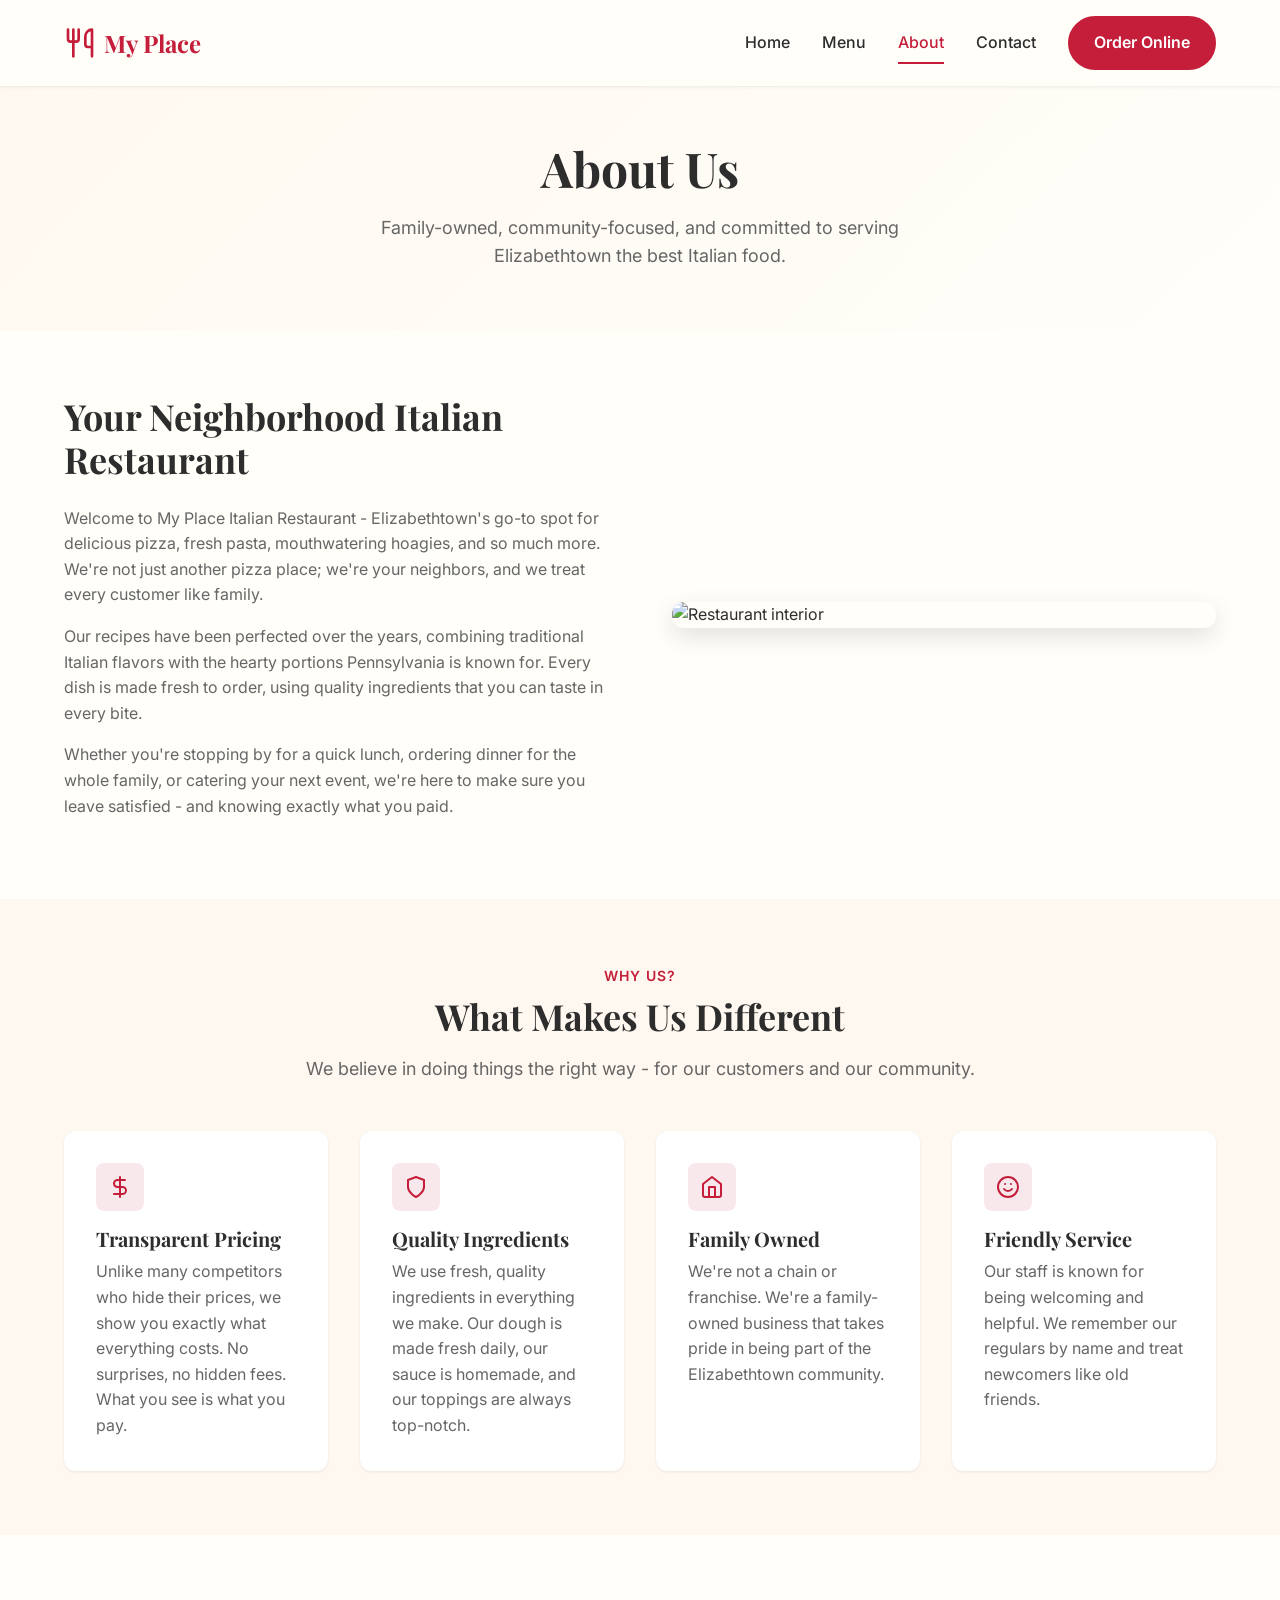
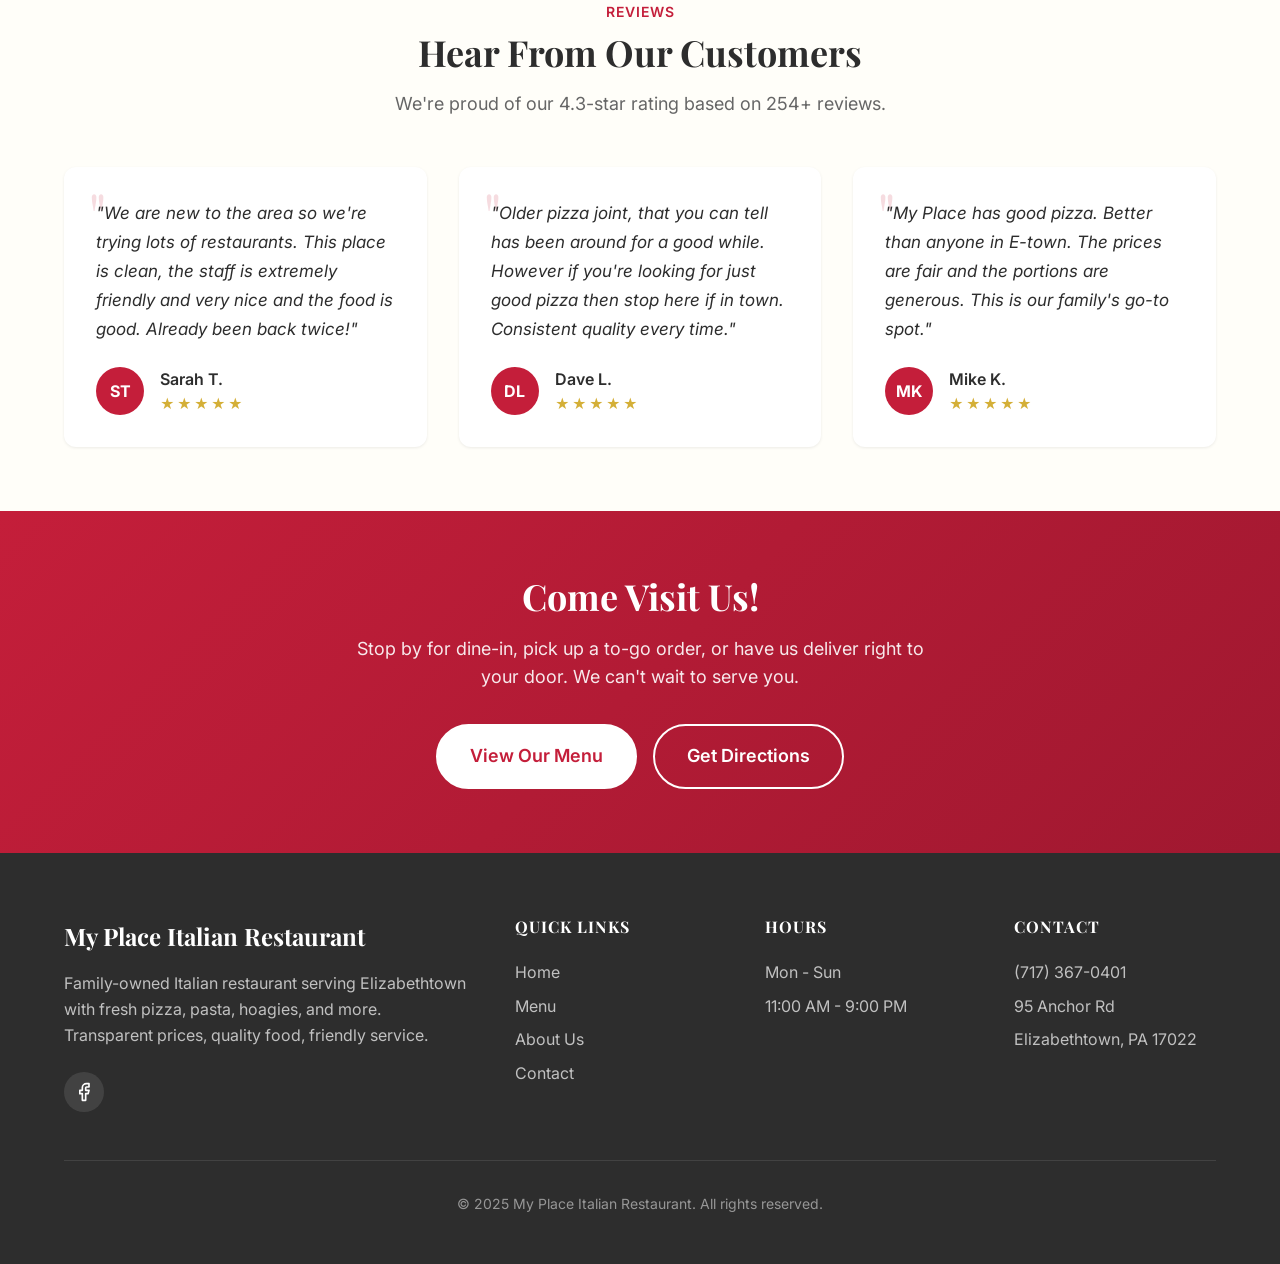
==== about.html @ 8cb77d9c "Initial commit - My Place Italian Restaurant website Co-Authored-By: Claude Opus 4.5 <noreply@anthro" ====
<!DOCTYPE html>
<html lang="en">
<head>
  <meta charset="UTF-8">
  <meta name="viewport" content="width=device-width, initial-scale=1.0">
  <meta name="description" content="Learn about My Place Italian Restaurant - a family-owned Italian restaurant in Elizabethtown, PA. Fresh ingredients, family recipes, and honest prices.">
  <meta name="keywords" content="about My Place, Italian restaurant Elizabethtown, family restaurant, local pizzeria">

  <title>About Us | My Place Italian Restaurant | Elizabethtown, PA</title>

  <!-- Google Fonts -->
  <link rel="preconnect" href="https://fonts.googleapis.com">
  <link rel="preconnect" href="https://fonts.gstatic.com" crossorigin>
  <link href="https://fonts.googleapis.com/css2?family=Inter:wght@400;500;600;700&family=Playfair+Display:wght@600;700&display=swap" rel="stylesheet">

  <!-- Stylesheet -->
  <link rel="stylesheet" href="css/styles.css">
</head>
<body>
  <!-- Navigation -->
  <nav class="navbar">
    <div class="navbar-container">
      <a href="index.html" class="navbar-brand">
        <svg xmlns="http://www.w3.org/2000/svg" width="32" height="32" viewBox="0 0 24 24" fill="none" stroke="currentColor" stroke-width="2" stroke-linecap="round" stroke-linejoin="round">
          <path d="M3 2v7c0 1.1.9 2 2 2h4a2 2 0 0 0 2-2V2"></path>
          <path d="M7 2v20"></path>
          <path d="M21 15V2v0a5 5 0 0 0-5 5v6c0 1.1.9 2 2 2h3Zm0 0v7"></path>
        </svg>
        My Place
      </a>

      <button class="navbar-toggle" aria-label="Toggle menu">
        <span></span>
        <span></span>
        <span></span>
      </button>

      <div class="navbar-menu">
        <div class="navbar-links">
          <a href="index.html" class="navbar-link">Home</a>
          <a href="menu.html" class="navbar-link">Menu</a>
          <a href="about.html" class="navbar-link active">About</a>
          <a href="contact.html" class="navbar-link">Contact</a>
        </div>
        <a href="https://slicelife.com/restaurants/pa/elizabethtown/17022/my-place-italian-restaurant/menu" target="_blank" class="btn btn-primary navbar-cta">Order Online</a>
      </div>
    </div>
  </nav>

  <!-- Page Header -->
  <header class="page-header">
    <div class="container">
      <h1 class="page-header-title">About Us</h1>
      <p class="page-header-subtitle">Family-owned, community-focused, and committed to serving Elizabethtown the best Italian food.</p>
    </div>
  </header>

  <!-- About Content -->
  <section class="section">
    <div class="container">
      <div class="about-grid">
        <div class="about-content fade-in">
          <h2>Your Neighborhood Italian Restaurant</h2>
          <p>Welcome to My Place Italian Restaurant - Elizabethtown's go-to spot for delicious pizza, fresh pasta, mouthwatering hoagies, and so much more. We're not just another pizza place; we're your neighbors, and we treat every customer like family.</p>
          <p>Our recipes have been perfected over the years, combining traditional Italian flavors with the hearty portions Pennsylvania is known for. Every dish is made fresh to order, using quality ingredients that you can taste in every bite.</p>
          <p>Whether you're stopping by for a quick lunch, ordering dinner for the whole family, or catering your next event, we're here to make sure you leave satisfied - and knowing exactly what you paid.</p>
        </div>
        <img src="https://images.unsplash.com/photo-1555396273-367ea4eb4db5?w=600&q=80" alt="Restaurant interior" class="about-image fade-in">
      </div>
    </div>
  </section>

  <!-- Why Choose Us -->
  <section class="section section-alt">
    <div class="container">
      <div class="section-header">
        <span class="section-label">Why Us?</span>
        <h2 class="section-title">What Makes Us Different</h2>
        <p class="section-subtitle">We believe in doing things the right way - for our customers and our community.</p>
      </div>

      <div class="values-grid">
        <div class="card fade-in">
          <div class="card-icon">
            <svg xmlns="http://www.w3.org/2000/svg" width="24" height="24" viewBox="0 0 24 24" fill="none" stroke="currentColor" stroke-width="2" stroke-linecap="round" stroke-linejoin="round"><path d="M12 2v20M17 5H9.5a3.5 3.5 0 0 0 0 7h5a3.5 3.5 0 0 1 0 7H6"></path></svg>
          </div>
          <h3 class="card-title">Transparent Pricing</h3>
          <p class="card-text">Unlike many competitors who hide their prices, we show you exactly what everything costs. No surprises, no hidden fees. What you see is what you pay.</p>
        </div>

        <div class="card fade-in">
          <div class="card-icon">
            <svg xmlns="http://www.w3.org/2000/svg" width="24" height="24" viewBox="0 0 24 24" fill="none" stroke="currentColor" stroke-width="2" stroke-linecap="round" stroke-linejoin="round"><path d="M12 22s8-4 8-10V5l-8-3-8 3v7c0 6 8 10 8 10z"></path></svg>
          </div>
          <h3 class="card-title">Quality Ingredients</h3>
          <p class="card-text">We use fresh, quality ingredients in everything we make. Our dough is made fresh daily, our sauce is homemade, and our toppings are always top-notch.</p>
        </div>

        <div class="card fade-in">
          <div class="card-icon">
            <svg xmlns="http://www.w3.org/2000/svg" width="24" height="24" viewBox="0 0 24 24" fill="none" stroke="currentColor" stroke-width="2" stroke-linecap="round" stroke-linejoin="round"><path d="M3 9l9-7 9 7v11a2 2 0 0 1-2 2H5a2 2 0 0 1-2-2z"></path><polyline points="9 22 9 12 15 12 15 22"></polyline></svg>
          </div>
          <h3 class="card-title">Family Owned</h3>
          <p class="card-text">We're not a chain or franchise. We're a family-owned business that takes pride in being part of the Elizabethtown community.</p>
        </div>

        <div class="card fade-in">
          <div class="card-icon">
            <svg xmlns="http://www.w3.org/2000/svg" width="24" height="24" viewBox="0 0 24 24" fill="none" stroke="currentColor" stroke-width="2" stroke-linecap="round" stroke-linejoin="round"><circle cx="12" cy="12" r="10"></circle><path d="M8 14s1.5 2 4 2 4-2 4-2"></path><line x1="9" y1="9" x2="9.01" y2="9"></line><line x1="15" y1="9" x2="15.01" y2="9"></line></svg>
          </div>
          <h3 class="card-title">Friendly Service</h3>
          <p class="card-text">Our staff is known for being welcoming and helpful. We remember our regulars by name and treat newcomers like old friends.</p>
        </div>
      </div>
    </div>
  </section>

  <!-- Testimonials -->
  <section class="section">
    <div class="container">
      <div class="section-header">
        <span class="section-label">Reviews</span>
        <h2 class="section-title">Hear From Our Customers</h2>
        <p class="section-subtitle">We're proud of our 4.3-star rating based on 254+ reviews.</p>
      </div>

      <div class="testimonials-grid">
        <div class="testimonial-card fade-in">
          <div class="testimonial-content">
            <p class="testimonial-text">"We are new to the area so we're trying lots of restaurants. This place is clean, the staff is extremely friendly and very nice and the food is good. Already been back twice!"</p>
            <div class="testimonial-author">
              <div class="testimonial-avatar">ST</div>
              <div>
                <div class="testimonial-name">Sarah T.</div>
                <div class="testimonial-stars">&#9733;&#9733;&#9733;&#9733;&#9733;</div>
              </div>
            </div>
          </div>
        </div>

        <div class="testimonial-card fade-in">
          <div class="testimonial-content">
            <p class="testimonial-text">"Older pizza joint, that you can tell has been around for a good while. However if you're looking for just good pizza then stop here if in town. Consistent quality every time."</p>
            <div class="testimonial-author">
              <div class="testimonial-avatar">DL</div>
              <div>
                <div class="testimonial-name">Dave L.</div>
                <div class="testimonial-stars">&#9733;&#9733;&#9733;&#9733;&#9733;</div>
              </div>
            </div>
          </div>
        </div>

        <div class="testimonial-card fade-in">
          <div class="testimonial-content">
            <p class="testimonial-text">"My Place has good pizza. Better than anyone in E-town. The prices are fair and the portions are generous. This is our family's go-to spot."</p>
            <div class="testimonial-author">
              <div class="testimonial-avatar">MK</div>
              <div>
                <div class="testimonial-name">Mike K.</div>
                <div class="testimonial-stars">&#9733;&#9733;&#9733;&#9733;&#9733;</div>
              </div>
            </div>
          </div>
        </div>
      </div>
    </div>
  </section>

  <!-- CTA Section -->
  <section class="cta-section">
    <div class="container">
      <div class="cta-content">
        <h2 class="cta-title">Come Visit Us!</h2>
        <p class="cta-text">Stop by for dine-in, pick up a to-go order, or have us deliver right to your door. We can't wait to serve you.</p>
        <div class="cta-buttons">
          <a href="menu.html" class="btn btn-white btn-lg">View Our Menu</a>
          <a href="contact.html" class="btn btn-outline btn-lg" style="border-color: white; color: white;">Get Directions</a>
        </div>
      </div>
    </div>
  </section>

  <!-- Footer -->
  <footer class="footer">
    <div class="container">
      <div class="footer-grid">
        <div>
          <div class="footer-brand">My Place Italian Restaurant</div>
          <p class="footer-desc">Family-owned Italian restaurant serving Elizabethtown with fresh pizza, pasta, hoagies, and more. Transparent prices, quality food, friendly service.</p>
          <div class="footer-social">
            <a href="#" aria-label="Facebook">
              <svg xmlns="http://www.w3.org/2000/svg" width="20" height="20" viewBox="0 0 24 24" fill="none" stroke="currentColor" stroke-width="2" stroke-linecap="round" stroke-linejoin="round"><path d="M18 2h-3a5 5 0 0 0-5 5v3H7v4h3v8h4v-8h3l1-4h-4V7a1 1 0 0 1 1-1h3z"></path></svg>
            </a>
          </div>
        </div>

        <div>
          <h4 class="footer-title">Quick Links</h4>
          <div class="footer-links">
            <a href="index.html" class="footer-link">Home</a>
            <a href="menu.html" class="footer-link">Menu</a>
            <a href="about.html" class="footer-link">About Us</a>
            <a href="contact.html" class="footer-link">Contact</a>
          </div>
        </div>

        <div>
          <h4 class="footer-title">Hours</h4>
          <div class="footer-links">
            <span class="footer-link">Mon - Sun</span>
            <span class="footer-link">11:00 AM - 9:00 PM</span>
          </div>
        </div>

        <div>
          <h4 class="footer-title">Contact</h4>
          <div class="footer-links">
            <a href="tel:+17173670401" class="footer-link">(717) 367-0401</a>
            <span class="footer-link">95 Anchor Rd</span>
            <span class="footer-link">Elizabethtown, PA 17022</span>
          </div>
        </div>
      </div>

      <div class="footer-bottom">
        <p>&copy; 2025 My Place Italian Restaurant. All rights reserved.</p>
      </div>
    </div>
  </footer>

  <!-- JavaScript -->
  <script src="js/main.js"></script>
</body>
</html>
---- css/styles.css ----
/* ============================================
   MY PLACE ITALIAN RESTAURANT
   Complete CSS Stylesheet
   ============================================ */

/* --------------------------------------------
   CSS VARIABLES (Design System)
   -------------------------------------------- */
:root {
  /* Colors - Italian Restaurant Theme */
  --color-primary: #C41E3A;       /* Cardinal Red */
  --color-primary-dark: #A01830;  /* Darker red for hover */
  --color-secondary: #2E5A1C;     /* Italian Green */
  --color-secondary-light: #3D7A26;
  --color-accent: #D4AF37;        /* Gold - stars, highlights */
  --color-bg: #FFFEF9;            /* Warm cream background */
  --color-bg-alt: #FFF8F0;        /* Slightly warmer for sections */
  --color-text: #2D2D2D;          /* Dark gray text */
  --color-text-light: #666666;    /* Lighter text */
  --color-white: #FFFFFF;
  --color-border: #E8E0D8;

  /* Typography */
  --font-heading: 'Playfair Display', Georgia, serif;
  --font-body: 'Inter', -apple-system, BlinkMacSystemFont, sans-serif;

  /* Spacing */
  --spacing-xs: 0.5rem;
  --spacing-sm: 1rem;
  --spacing-md: 1.5rem;
  --spacing-lg: 2rem;
  --spacing-xl: 3rem;
  --spacing-2xl: 4rem;

  /* Shadows */
  --shadow-sm: 0 1px 3px rgba(0, 0, 0, 0.08);
  --shadow-md: 0 4px 12px rgba(0, 0, 0, 0.1);
  --shadow-lg: 0 8px 24px rgba(0, 0, 0, 0.12);

  /* Border Radius */
  --radius-sm: 4px;
  --radius-md: 8px;
  --radius-lg: 12px;
  --radius-full: 9999px;

  /* Transitions */
  --transition-fast: 0.2s ease;
  --transition-normal: 0.3s ease;
}

/* --------------------------------------------
   RESET & BASE STYLES
   -------------------------------------------- */
*,
*::before,
*::after {
  box-sizing: border-box;
  margin: 0;
  padding: 0;
}

html {
  scroll-behavior: smooth;
  font-size: 16px;
}

body {
  font-family: var(--font-body);
  font-size: 1rem;
  line-height: 1.6;
  color: var(--color-text);
  background-color: var(--color-bg);
  -webkit-font-smoothing: antialiased;
  -moz-osx-font-smoothing: grayscale;
}

img {
  max-width: 100%;
  height: auto;
  display: block;
}

a {
  color: var(--color-primary);
  text-decoration: none;
  transition: color var(--transition-fast);
}

a:hover {
  color: var(--color-primary-dark);
}

h1, h2, h3, h4, h5, h6 {
  font-family: var(--font-heading);
  font-weight: 700;
  line-height: 1.2;
  color: var(--color-text);
}

h1 { font-size: 3rem; }
h2 { font-size: 2.25rem; }
h3 { font-size: 1.5rem; }
h4 { font-size: 1.25rem; }

p {
  margin-bottom: 1rem;
}

ul, ol {
  list-style: none;
}

/* --------------------------------------------
   UTILITY CLASSES
   -------------------------------------------- */
.container {
  width: 100%;
  max-width: 1200px;
  margin: 0 auto;
  padding: 0 var(--spacing-md);
}

.text-center { text-align: center; }
.text-primary { color: var(--color-primary); }
.text-accent { color: var(--color-accent); }

.mb-0 { margin-bottom: 0; }
.mb-1 { margin-bottom: var(--spacing-xs); }
.mb-2 { margin-bottom: var(--spacing-sm); }
.mb-3 { margin-bottom: var(--spacing-md); }
.mb-4 { margin-bottom: var(--spacing-lg); }

.mt-2 { margin-top: var(--spacing-sm); }
.mt-3 { margin-top: var(--spacing-md); }
.mt-4 { margin-top: var(--spacing-lg); }

/* --------------------------------------------
   NAVIGATION
   -------------------------------------------- */
.navbar {
  position: fixed;
  top: 0;
  left: 0;
  right: 0;
  z-index: 1000;
  background: rgba(255, 254, 249, 0.95);
  backdrop-filter: blur(10px);
  box-shadow: var(--shadow-sm);
  transition: box-shadow var(--transition-normal);
}

.navbar.scrolled {
  box-shadow: var(--shadow-md);
}

.navbar-container {
  display: flex;
  justify-content: space-between;
  align-items: center;
  padding: var(--spacing-sm) var(--spacing-md);
  max-width: 1200px;
  margin: 0 auto;
}

.navbar-brand {
  display: flex;
  align-items: center;
  gap: var(--spacing-xs);
  font-family: var(--font-heading);
  font-size: 1.5rem;
  font-weight: 700;
  color: var(--color-primary);
}

.navbar-brand svg {
  width: 32px;
  height: 32px;
}

.navbar-menu {
  display: flex;
  align-items: center;
  gap: var(--spacing-lg);
}

.navbar-links {
  display: flex;
  gap: var(--spacing-lg);
}

.navbar-link {
  position: relative;
  font-weight: 500;
  color: var(--color-text);
  padding: var(--spacing-xs) 0;
}

.navbar-link::after {
  content: '';
  position: absolute;
  bottom: 0;
  left: 0;
  width: 0;
  height: 2px;
  background: var(--color-primary);
  transition: width var(--transition-fast);
}

.navbar-link:hover::after,
.navbar-link.active::after {
  width: 100%;
}

.navbar-link:hover,
.navbar-link.active {
  color: var(--color-primary);
}

.navbar-toggle {
  display: none;
  flex-direction: column;
  gap: 5px;
  padding: 8px;
  background: none;
  border: none;
  cursor: pointer;
}

.navbar-toggle span {
  width: 24px;
  height: 2px;
  background: var(--color-text);
  transition: var(--transition-fast);
}

/* Mobile Navigation */
@media (max-width: 768px) {
  .navbar-toggle {
    display: flex;
  }

  .navbar-menu {
    position: absolute;
    top: 100%;
    left: 0;
    right: 0;
    flex-direction: column;
    background: var(--color-white);
    padding: var(--spacing-md);
    box-shadow: var(--shadow-md);
    opacity: 0;
    visibility: hidden;
    transform: translateY(-10px);
    transition: var(--transition-normal);
  }

  .navbar-menu.active {
    opacity: 1;
    visibility: visible;
    transform: translateY(0);
  }

  .navbar-links {
    flex-direction: column;
    width: 100%;
    gap: 0;
  }

  .navbar-link {
    display: block;
    padding: var(--spacing-sm);
    border-bottom: 1px solid var(--color-border);
  }

  .navbar-cta {
    margin-top: var(--spacing-sm);
    width: 100%;
  }
}

/* --------------------------------------------
   BUTTONS
   -------------------------------------------- */
.btn {
  display: inline-flex;
  align-items: center;
  justify-content: center;
  gap: var(--spacing-xs);
  padding: 0.75rem 1.5rem;
  font-family: var(--font-body);
  font-size: 1rem;
  font-weight: 600;
  text-align: center;
  border: 2px solid transparent;
  border-radius: var(--radius-full);
  cursor: pointer;
  transition: all var(--transition-fast);
}

.btn-primary {
  background: var(--color-primary);
  color: var(--color-white);
  border-color: var(--color-primary);
}

.btn-primary:hover {
  background: var(--color-primary-dark);
  border-color: var(--color-primary-dark);
  color: var(--color-white);
  transform: translateY(-2px);
  box-shadow: var(--shadow-md);
}

.btn-outline {
  background: transparent;
  color: var(--color-primary);
  border-color: var(--color-primary);
}

.btn-outline:hover {
  background: var(--color-primary);
  color: var(--color-white);
  transform: translateY(-2px);
}

.btn-secondary {
  background: var(--color-secondary);
  color: var(--color-white);
  border-color: var(--color-secondary);
}

.btn-secondary:hover {
  background: var(--color-secondary-light);
  border-color: var(--color-secondary-light);
  color: var(--color-white);
}

.btn-lg {
  padding: 1rem 2rem;
  font-size: 1.125rem;
}

.btn-sm {
  padding: 0.5rem 1rem;
  font-size: 0.875rem;
}

/* --------------------------------------------
   HERO SECTION
   -------------------------------------------- */
.hero {
  position: relative;
  min-height: 100vh;
  display: flex;
  align-items: center;
  padding-top: 80px;
  overflow: hidden;
}

.hero::before {
  content: '';
  position: absolute;
  top: -50%;
  right: -20%;
  width: 70%;
  height: 150%;
  background: radial-gradient(ellipse, rgba(196, 30, 58, 0.08) 0%, transparent 70%);
  z-index: -1;
}

.hero-container {
  display: grid;
  grid-template-columns: 1fr 1fr;
  gap: var(--spacing-2xl);
  align-items: center;
  max-width: 1200px;
  margin: 0 auto;
  padding: 0 var(--spacing-md);
}

.hero-content {
  max-width: 560px;
}

.hero-badge {
  display: inline-flex;
  align-items: center;
  gap: var(--spacing-xs);
  padding: 0.5rem 1rem;
  background: var(--color-white);
  border-radius: var(--radius-full);
  box-shadow: var(--shadow-sm);
  font-size: 0.875rem;
  font-weight: 600;
  color: var(--color-text);
  margin-bottom: var(--spacing-md);
}

.hero-badge .stars {
  color: var(--color-accent);
}

.hero-title {
  font-size: 3.5rem;
  line-height: 1.1;
  margin-bottom: var(--spacing-md);
}

.hero-title .highlight {
  color: var(--color-primary);
}

.hero-subtitle {
  font-size: 1.25rem;
  color: var(--color-text-light);
  margin-bottom: var(--spacing-lg);
}

.hero-buttons {
  display: flex;
  gap: var(--spacing-sm);
  flex-wrap: wrap;
}

.hero-image {
  position: relative;
}

.hero-image img {
  width: 100%;
  border-radius: var(--radius-lg);
  box-shadow: var(--shadow-lg);
}

.hero-image-badge {
  position: absolute;
  bottom: -20px;
  left: -20px;
  background: var(--color-white);
  padding: var(--spacing-sm) var(--spacing-md);
  border-radius: var(--radius-md);
  box-shadow: var(--shadow-md);
}

.hero-image-badge .rating {
  display: flex;
  align-items: center;
  gap: var(--spacing-xs);
  font-weight: 700;
  font-size: 1.25rem;
}

.hero-image-badge .rating svg {
  color: var(--color-accent);
}

.hero-image-badge .label {
  font-size: 0.875rem;
  color: var(--color-text-light);
}

@media (max-width: 968px) {
  .hero-container {
    grid-template-columns: 1fr;
    text-align: center;
  }

  .hero-content {
    max-width: 100%;
  }

  .hero-title {
    font-size: 2.5rem;
  }

  .hero-buttons {
    justify-content: center;
  }

  .hero-image {
    order: -1;
    max-width: 500px;
    margin: 0 auto;
  }
}

/* --------------------------------------------
   TRUST BAR
   -------------------------------------------- */
.trust-bar {
  background: var(--color-white);
  padding: var(--spacing-lg) 0;
  border-top: 1px solid var(--color-border);
  border-bottom: 1px solid var(--color-border);
}

.trust-bar-container {
  display: flex;
  justify-content: center;
  align-items: center;
  gap: var(--spacing-2xl);
  flex-wrap: wrap;
  max-width: 1200px;
  margin: 0 auto;
  padding: 0 var(--spacing-md);
}

.trust-item {
  display: flex;
  align-items: center;
  gap: var(--spacing-xs);
  font-weight: 600;
  color: var(--color-text);
}

.trust-item svg {
  width: 24px;
  height: 24px;
  color: var(--color-primary);
}

.trust-item .stars {
  color: var(--color-accent);
}

@media (max-width: 768px) {
  .trust-bar-container {
    gap: var(--spacing-lg);
  }

  .trust-item {
    font-size: 0.875rem;
  }
}

/* --------------------------------------------
   SECTIONS
   -------------------------------------------- */
.section {
  padding: var(--spacing-2xl) 0;
}

.section-alt {
  background: var(--color-bg-alt);
}

.section-header {
  text-align: center;
  max-width: 700px;
  margin: 0 auto var(--spacing-xl);
}

.section-label {
  display: inline-block;
  font-size: 0.875rem;
  font-weight: 600;
  text-transform: uppercase;
  letter-spacing: 1px;
  color: var(--color-primary);
  margin-bottom: var(--spacing-xs);
}

.section-title {
  margin-bottom: var(--spacing-sm);
}

.section-subtitle {
  color: var(--color-text-light);
  font-size: 1.125rem;
}

/* --------------------------------------------
   CARDS
   -------------------------------------------- */
.card {
  background: var(--color-white);
  border-radius: var(--radius-lg);
  box-shadow: var(--shadow-sm);
  padding: var(--spacing-lg);
  transition: all var(--transition-normal);
}

.card:hover {
  transform: translateY(-4px);
  box-shadow: var(--shadow-md);
}

.card-icon {
  width: 48px;
  height: 48px;
  display: flex;
  align-items: center;
  justify-content: center;
  background: rgba(196, 30, 58, 0.1);
  border-radius: var(--radius-md);
  margin-bottom: var(--spacing-sm);
}

.card-icon svg {
  width: 24px;
  height: 24px;
  color: var(--color-primary);
}

.card-title {
  font-size: 1.25rem;
  margin-bottom: var(--spacing-xs);
}

.card-text {
  color: var(--color-text-light);
  margin-bottom: 0;
}

/* Feature Cards Grid */
.features-grid {
  display: grid;
  grid-template-columns: repeat(auto-fit, minmax(280px, 1fr));
  gap: var(--spacing-lg);
}

/* --------------------------------------------
   MENU ITEM CARDS
   -------------------------------------------- */
.menu-grid {
  display: grid;
  grid-template-columns: repeat(auto-fit, minmax(300px, 1fr));
  gap: var(--spacing-lg);
}

.menu-card {
  background: var(--color-white);
  border-radius: var(--radius-lg);
  overflow: hidden;
  box-shadow: var(--shadow-sm);
  transition: all var(--transition-normal);
}

.menu-card:hover {
  transform: translateY(-4px);
  box-shadow: var(--shadow-md);
}

.menu-card-image {
  width: 100%;
  height: 200px;
  object-fit: cover;
}

.menu-card-content {
  padding: var(--spacing-md);
}

.menu-card-header {
  display: flex;
  justify-content: space-between;
  align-items: flex-start;
  margin-bottom: var(--spacing-xs);
}

.menu-card-title {
  font-size: 1.25rem;
  margin-bottom: 0;
}

.menu-card-price {
  font-family: var(--font-heading);
  font-size: 1.25rem;
  font-weight: 700;
  color: var(--color-primary);
}

.menu-card-desc {
  color: var(--color-text-light);
  font-size: 0.9375rem;
  margin-bottom: 0;
}

/* --------------------------------------------
   PRICING TABLES (Menu Page)
   -------------------------------------------- */
.pricing-section {
  background: var(--color-white);
  border-radius: var(--radius-lg);
  padding: var(--spacing-lg);
  margin-bottom: var(--spacing-lg);
  box-shadow: var(--shadow-sm);
}

.pricing-section h3 {
  display: flex;
  align-items: center;
  gap: var(--spacing-xs);
  margin-bottom: var(--spacing-md);
  padding-bottom: var(--spacing-sm);
  border-bottom: 2px solid var(--color-primary);
}

.pricing-table {
  display: flex;
  flex-direction: column;
}

.pricing-row {
  display: flex;
  justify-content: space-between;
  align-items: flex-start;
  padding: var(--spacing-sm) 0;
  border-bottom: 1px solid var(--color-border);
  transition: background var(--transition-fast);
}

.pricing-row:last-child {
  border-bottom: none;
}

.pricing-row:hover {
  background: var(--color-bg-alt);
  margin: 0 calc(var(--spacing-sm) * -1);
  padding-left: var(--spacing-sm);
  padding-right: var(--spacing-sm);
}

.pricing-service {
  flex: 1;
}

.pricing-service strong {
  display: block;
  font-weight: 600;
  color: var(--color-text);
}

.pricing-service span {
  display: block;
  font-size: 0.875rem;
  color: var(--color-text-light);
  margin-top: 2px;
}

.pricing-amount {
  font-family: var(--font-heading);
  font-size: 1.125rem;
  font-weight: 700;
  color: var(--color-primary);
  white-space: nowrap;
  margin-left: var(--spacing-md);
}

.pricing-note {
  background: var(--color-bg-alt);
  padding: var(--spacing-md);
  border-radius: var(--radius-md);
  margin-top: var(--spacing-lg);
  border-left: 4px solid var(--color-primary);
}

.pricing-note p {
  margin-bottom: 0;
  font-size: 0.9375rem;
  color: var(--color-text-light);
}

/* Two Column Layout for Menu */
.pricing-grid {
  display: grid;
  grid-template-columns: repeat(auto-fit, minmax(400px, 1fr));
  gap: var(--spacing-lg);
}

@media (max-width: 480px) {
  .pricing-grid {
    grid-template-columns: 1fr;
  }
}

/* --------------------------------------------
   TESTIMONIALS
   -------------------------------------------- */
.testimonials-grid {
  display: grid;
  grid-template-columns: repeat(auto-fit, minmax(320px, 1fr));
  gap: var(--spacing-lg);
}

.testimonial-card {
  background: var(--color-white);
  border-radius: var(--radius-lg);
  padding: var(--spacing-lg);
  box-shadow: var(--shadow-sm);
  position: relative;
  transition: all var(--transition-normal);
}

.testimonial-card::before {
  content: '"';
  position: absolute;
  top: var(--spacing-sm);
  left: var(--spacing-md);
  font-family: var(--font-heading);
  font-size: 4rem;
  line-height: 1;
  color: var(--color-primary);
  opacity: 0.15;
}

.testimonial-card:hover {
  transform: translateY(-4px);
  box-shadow: var(--shadow-md);
}

.testimonial-content {
  position: relative;
  z-index: 1;
}

.testimonial-text {
  font-size: 1.0625rem;
  font-style: italic;
  color: var(--color-text);
  margin-bottom: var(--spacing-md);
  line-height: 1.7;
}

.testimonial-author {
  display: flex;
  align-items: center;
  gap: var(--spacing-sm);
}

.testimonial-avatar {
  width: 48px;
  height: 48px;
  background: var(--color-primary);
  color: var(--color-white);
  border-radius: 50%;
  display: flex;
  align-items: center;
  justify-content: center;
  font-weight: 700;
  font-size: 1rem;
}

.testimonial-name {
  font-weight: 600;
  color: var(--color-text);
}

.testimonial-stars {
  color: var(--color-accent);
  font-size: 0.875rem;
  letter-spacing: 2px;
}

/* --------------------------------------------
   CTA SECTION
   -------------------------------------------- */
.cta-section {
  background: linear-gradient(135deg, var(--color-primary) 0%, var(--color-primary-dark) 100%);
  padding: var(--spacing-2xl) 0;
  text-align: center;
  color: var(--color-white);
}

.cta-content {
  max-width: 600px;
  margin: 0 auto;
}

.cta-title {
  color: var(--color-white);
  margin-bottom: var(--spacing-sm);
}

.cta-text {
  opacity: 0.9;
  margin-bottom: var(--spacing-lg);
  font-size: 1.125rem;
}

.cta-phone {
  display: inline-flex;
  align-items: center;
  gap: var(--spacing-xs);
  font-size: 1.5rem;
  font-weight: 700;
  color: var(--color-white);
  margin-bottom: var(--spacing-md);
}

.cta-phone:hover {
  color: var(--color-accent);
}

.cta-buttons {
  display: flex;
  justify-content: center;
  gap: var(--spacing-sm);
  flex-wrap: wrap;
}

.btn-white {
  background: var(--color-white);
  color: var(--color-primary);
  border-color: var(--color-white);
}

.btn-white:hover {
  background: transparent;
  color: var(--color-white);
  border-color: var(--color-white);
}

/* --------------------------------------------
   PAGE HEADER
   -------------------------------------------- */
.page-header {
  padding: 140px 0 60px;
  background: linear-gradient(135deg, var(--color-bg-alt) 0%, var(--color-bg) 100%);
  text-align: center;
}

.page-header-title {
  margin-bottom: var(--spacing-sm);
}

.page-header-subtitle {
  color: var(--color-text-light);
  font-size: 1.125rem;
  max-width: 600px;
  margin: 0 auto;
}

/* --------------------------------------------
   ABOUT PAGE
   -------------------------------------------- */
.about-grid {
  display: grid;
  grid-template-columns: 1fr 1fr;
  gap: var(--spacing-2xl);
  align-items: center;
}

.about-image {
  border-radius: var(--radius-lg);
  box-shadow: var(--shadow-lg);
}

.about-content h2 {
  margin-bottom: var(--spacing-md);
}

.about-content p {
  color: var(--color-text-light);
}

.values-grid {
  display: grid;
  grid-template-columns: repeat(auto-fit, minmax(250px, 1fr));
  gap: var(--spacing-lg);
  margin-top: var(--spacing-xl);
}

@media (max-width: 768px) {
  .about-grid {
    grid-template-columns: 1fr;
  }

  .about-image {
    max-width: 400px;
    margin: 0 auto;
  }
}

/* --------------------------------------------
   CONTACT PAGE
   -------------------------------------------- */
.contact-grid {
  display: grid;
  grid-template-columns: 1fr 1fr;
  gap: var(--spacing-2xl);
}

.contact-info {
  background: var(--color-white);
  padding: var(--spacing-lg);
  border-radius: var(--radius-lg);
  box-shadow: var(--shadow-sm);
}

.contact-info h3 {
  margin-bottom: var(--spacing-md);
}

.contact-item {
  display: flex;
  gap: var(--spacing-sm);
  margin-bottom: var(--spacing-md);
}

.contact-item svg {
  width: 24px;
  height: 24px;
  color: var(--color-primary);
  flex-shrink: 0;
  margin-top: 2px;
}

.contact-item-content h4 {
  font-size: 1rem;
  margin-bottom: 4px;
}

.contact-item-content p,
.contact-item-content a {
  color: var(--color-text-light);
  margin-bottom: 0;
}

.contact-item-content a:hover {
  color: var(--color-primary);
}

.contact-map {
  margin-top: var(--spacing-lg);
  border-radius: var(--radius-md);
  overflow: hidden;
}

.contact-map iframe {
  width: 100%;
  height: 250px;
  border: none;
}

.contact-form-wrapper {
  background: var(--color-white);
  padding: var(--spacing-lg);
  border-radius: var(--radius-lg);
  box-shadow: var(--shadow-sm);
}

.contact-form-wrapper h3 {
  margin-bottom: var(--spacing-md);
}

@media (max-width: 768px) {
  .contact-grid {
    grid-template-columns: 1fr;
  }
}

/* --------------------------------------------
   FORMS
   -------------------------------------------- */
.form-group {
  margin-bottom: var(--spacing-md);
}

.form-label {
  display: block;
  font-weight: 600;
  margin-bottom: var(--spacing-xs);
  color: var(--color-text);
}

.form-input,
.form-textarea,
.form-select {
  width: 100%;
  padding: 0.75rem 1rem;
  font-family: var(--font-body);
  font-size: 1rem;
  border: 2px solid var(--color-border);
  border-radius: var(--radius-md);
  background: var(--color-white);
  transition: border-color var(--transition-fast);
}

.form-input:focus,
.form-textarea:focus,
.form-select:focus {
  outline: none;
  border-color: var(--color-primary);
}

.form-textarea {
  resize: vertical;
  min-height: 120px;
}

/* --------------------------------------------
   FOOTER
   -------------------------------------------- */
.footer {
  background: var(--color-text);
  color: var(--color-white);
  padding: var(--spacing-2xl) 0 var(--spacing-lg);
}

.footer-grid {
  display: grid;
  grid-template-columns: 2fr 1fr 1fr 1fr;
  gap: var(--spacing-xl);
  margin-bottom: var(--spacing-xl);
}

.footer-brand {
  font-family: var(--font-heading);
  font-size: 1.5rem;
  font-weight: 700;
  color: var(--color-white);
  margin-bottom: var(--spacing-sm);
}

.footer-desc {
  color: rgba(255, 255, 255, 0.7);
  margin-bottom: var(--spacing-md);
}

.footer-social {
  display: flex;
  gap: var(--spacing-sm);
}

.footer-social a {
  display: flex;
  align-items: center;
  justify-content: center;
  width: 40px;
  height: 40px;
  background: rgba(255, 255, 255, 0.1);
  border-radius: 50%;
  color: var(--color-white);
  transition: all var(--transition-fast);
}

.footer-social a:hover {
  background: var(--color-primary);
}

.footer-title {
  font-size: 1rem;
  font-weight: 700;
  color: var(--color-white);
  margin-bottom: var(--spacing-md);
  text-transform: uppercase;
  letter-spacing: 1px;
}

.footer-links {
  display: flex;
  flex-direction: column;
  gap: var(--spacing-xs);
}

.footer-link {
  color: rgba(255, 255, 255, 0.7);
  transition: color var(--transition-fast);
}

.footer-link:hover {
  color: var(--color-white);
}

.footer-bottom {
  padding-top: var(--spacing-lg);
  border-top: 1px solid rgba(255, 255, 255, 0.1);
  text-align: center;
  color: rgba(255, 255, 255, 0.5);
  font-size: 0.875rem;
}

@media (max-width: 768px) {
  .footer-grid {
    grid-template-columns: 1fr 1fr;
    gap: var(--spacing-lg);
  }
}

@media (max-width: 480px) {
  .footer-grid {
    grid-template-columns: 1fr;
  }
}

/* --------------------------------------------
   ANIMATIONS
   -------------------------------------------- */
@keyframes fadeInUp {
  from {
    opacity: 0;
    transform: translateY(20px);
  }
  to {
    opacity: 1;
    transform: translateY(0);
  }
}

.fade-in {
  opacity: 0;
  transform: translateY(20px);
  transition: opacity 0.6s ease, transform 0.6s ease;
}

.fade-in.visible {
  opacity: 1;
  transform: translateY(0);
}

/* --------------------------------------------
   RESPONSIVE UTILITIES
   -------------------------------------------- */
@media (max-width: 768px) {
  h1 { font-size: 2.25rem; }
  h2 { font-size: 1.75rem; }
  h3 { font-size: 1.25rem; }

  .section {
    padding: var(--spacing-xl) 0;
  }

  .hero {
    min-height: auto;
    padding: 120px 0 60px;
  }

  .hero-title {
    font-size: 2rem;
  }
}
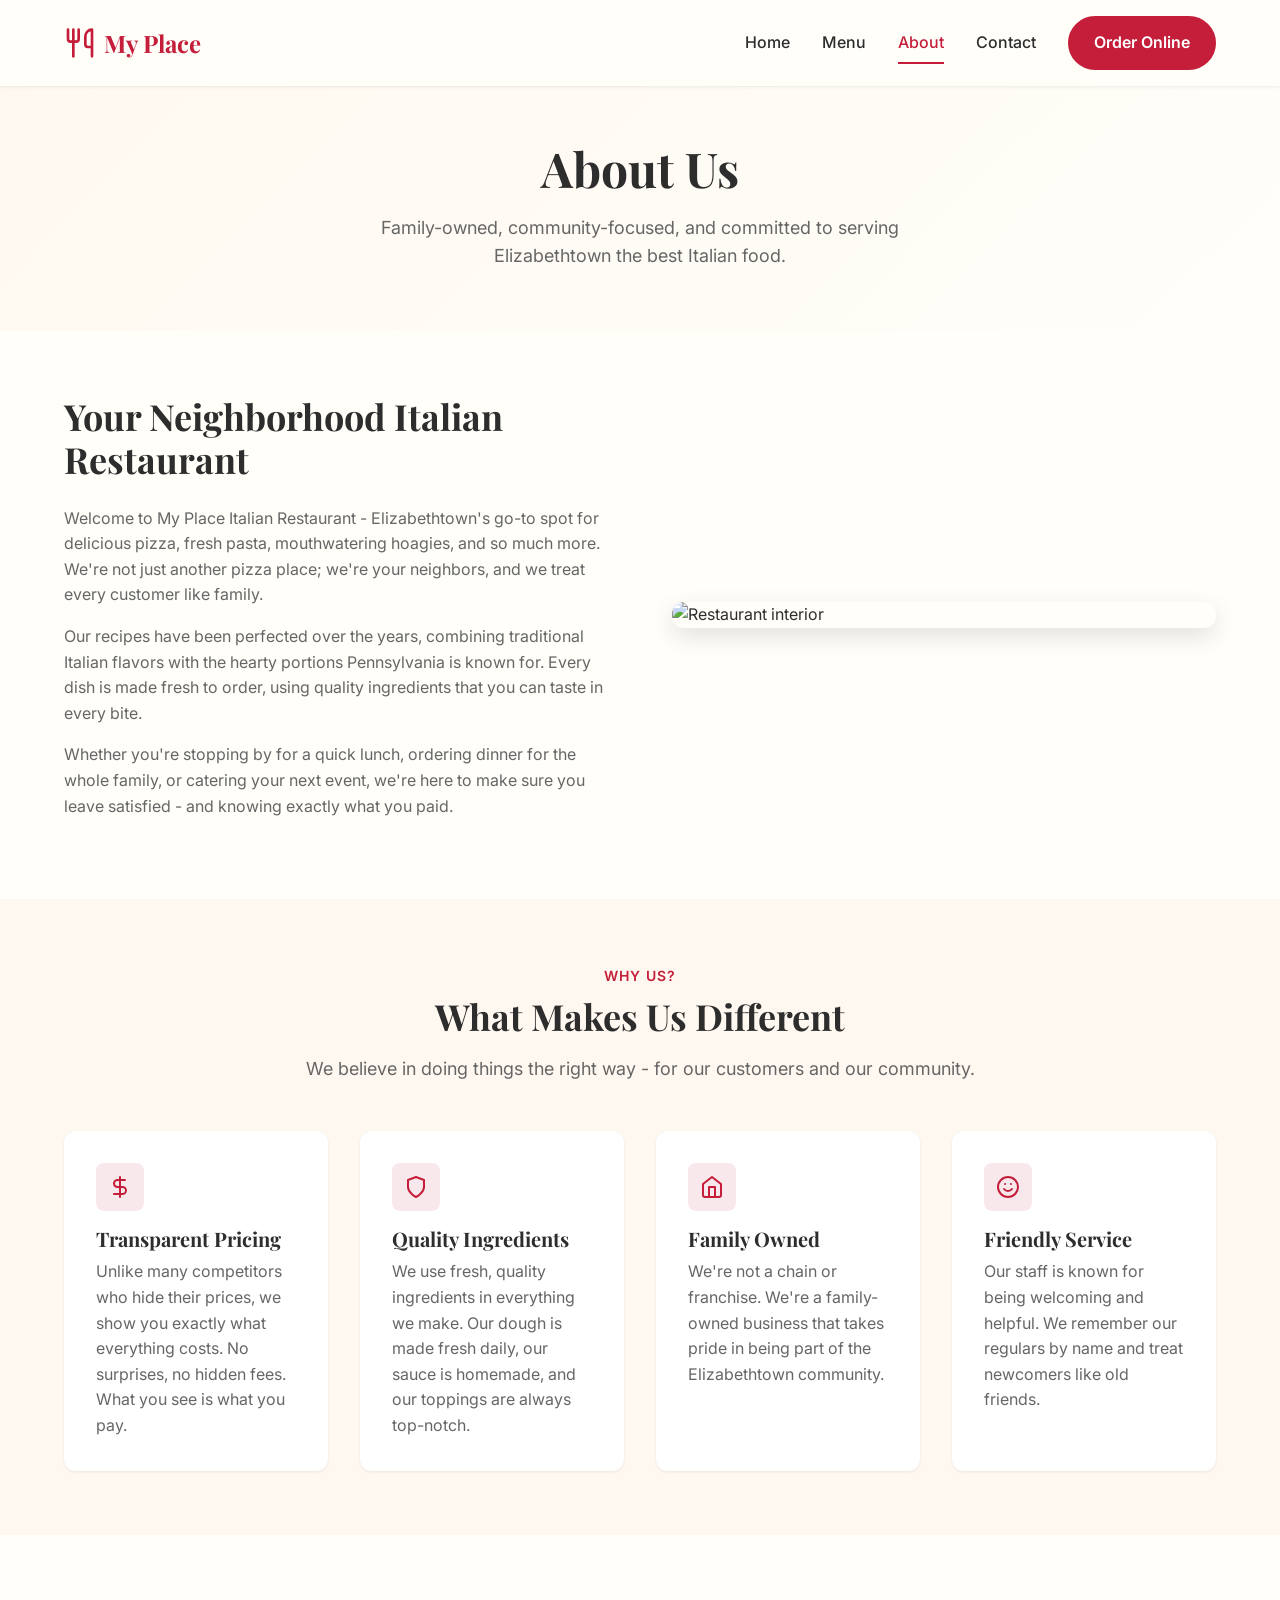
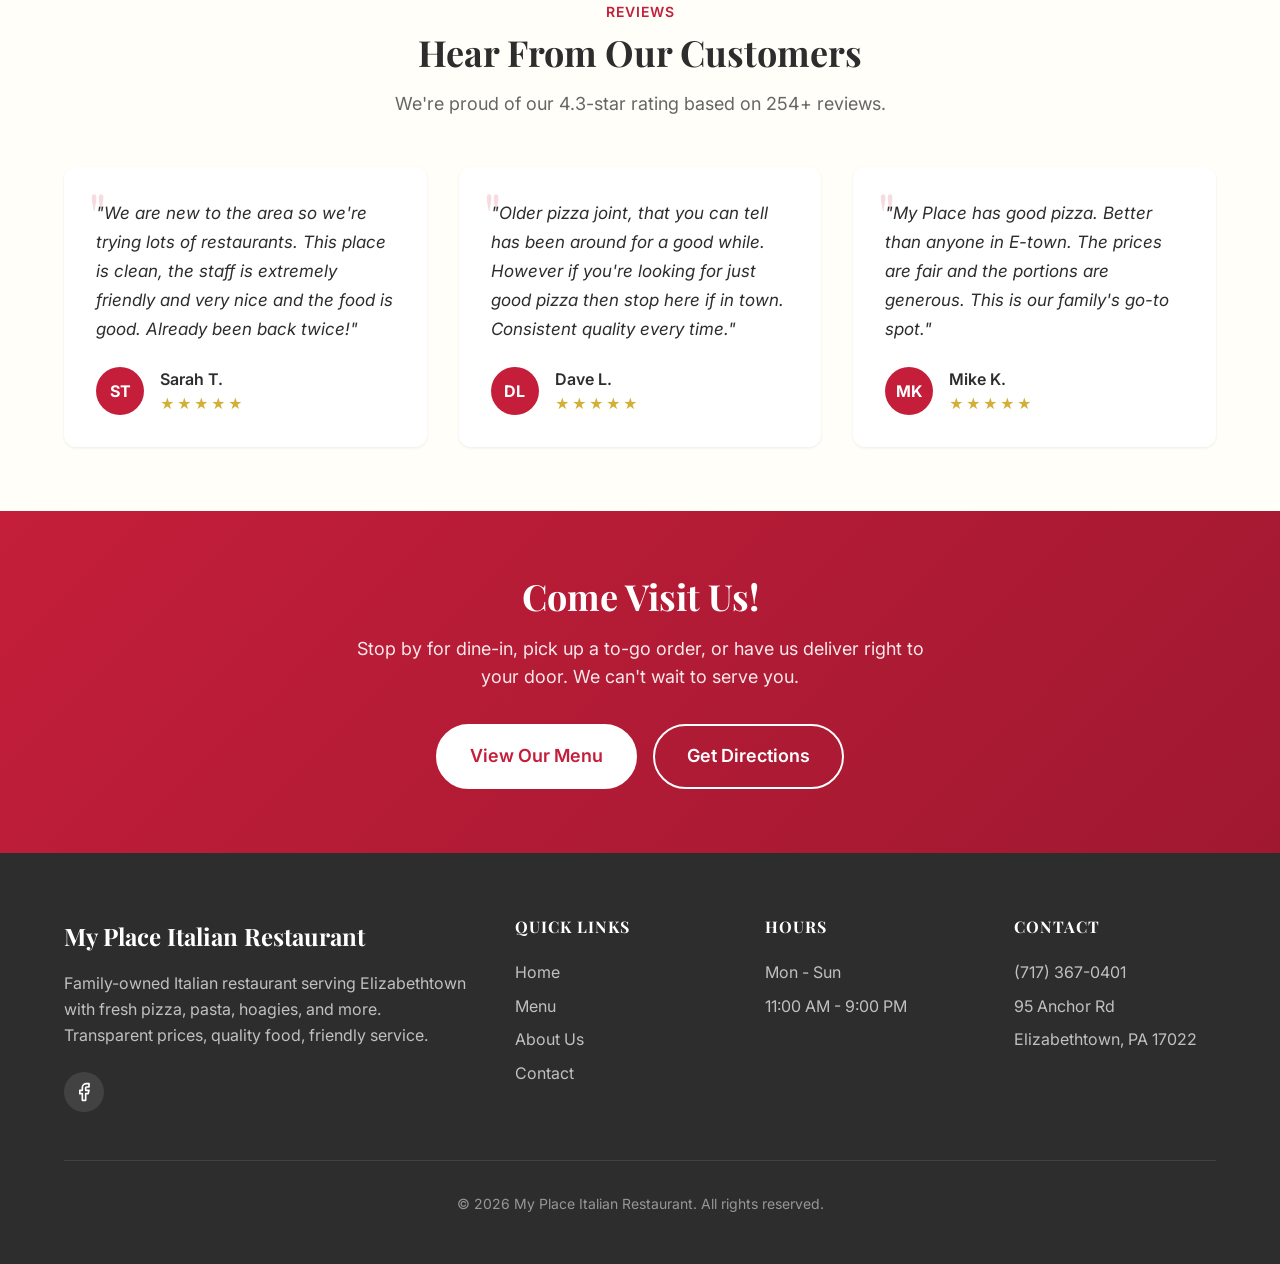
==== commit a8a1e1e8: "Update copyright year to 2026 and clean up temp files - Updated footer copyright from 2025 to 2026 a" ====
--- a/about.html
+++ b/about.html
@@ -224,7 +224,7 @@
       </div>
 
       <div class="footer-bottom">
-        <p>&copy; 2025 My Place Italian Restaurant. All rights reserved.</p>
+        <p>&copy; 2026 My Place Italian Restaurant. All rights reserved.</p>
       </div>
     </div>
   </footer>
